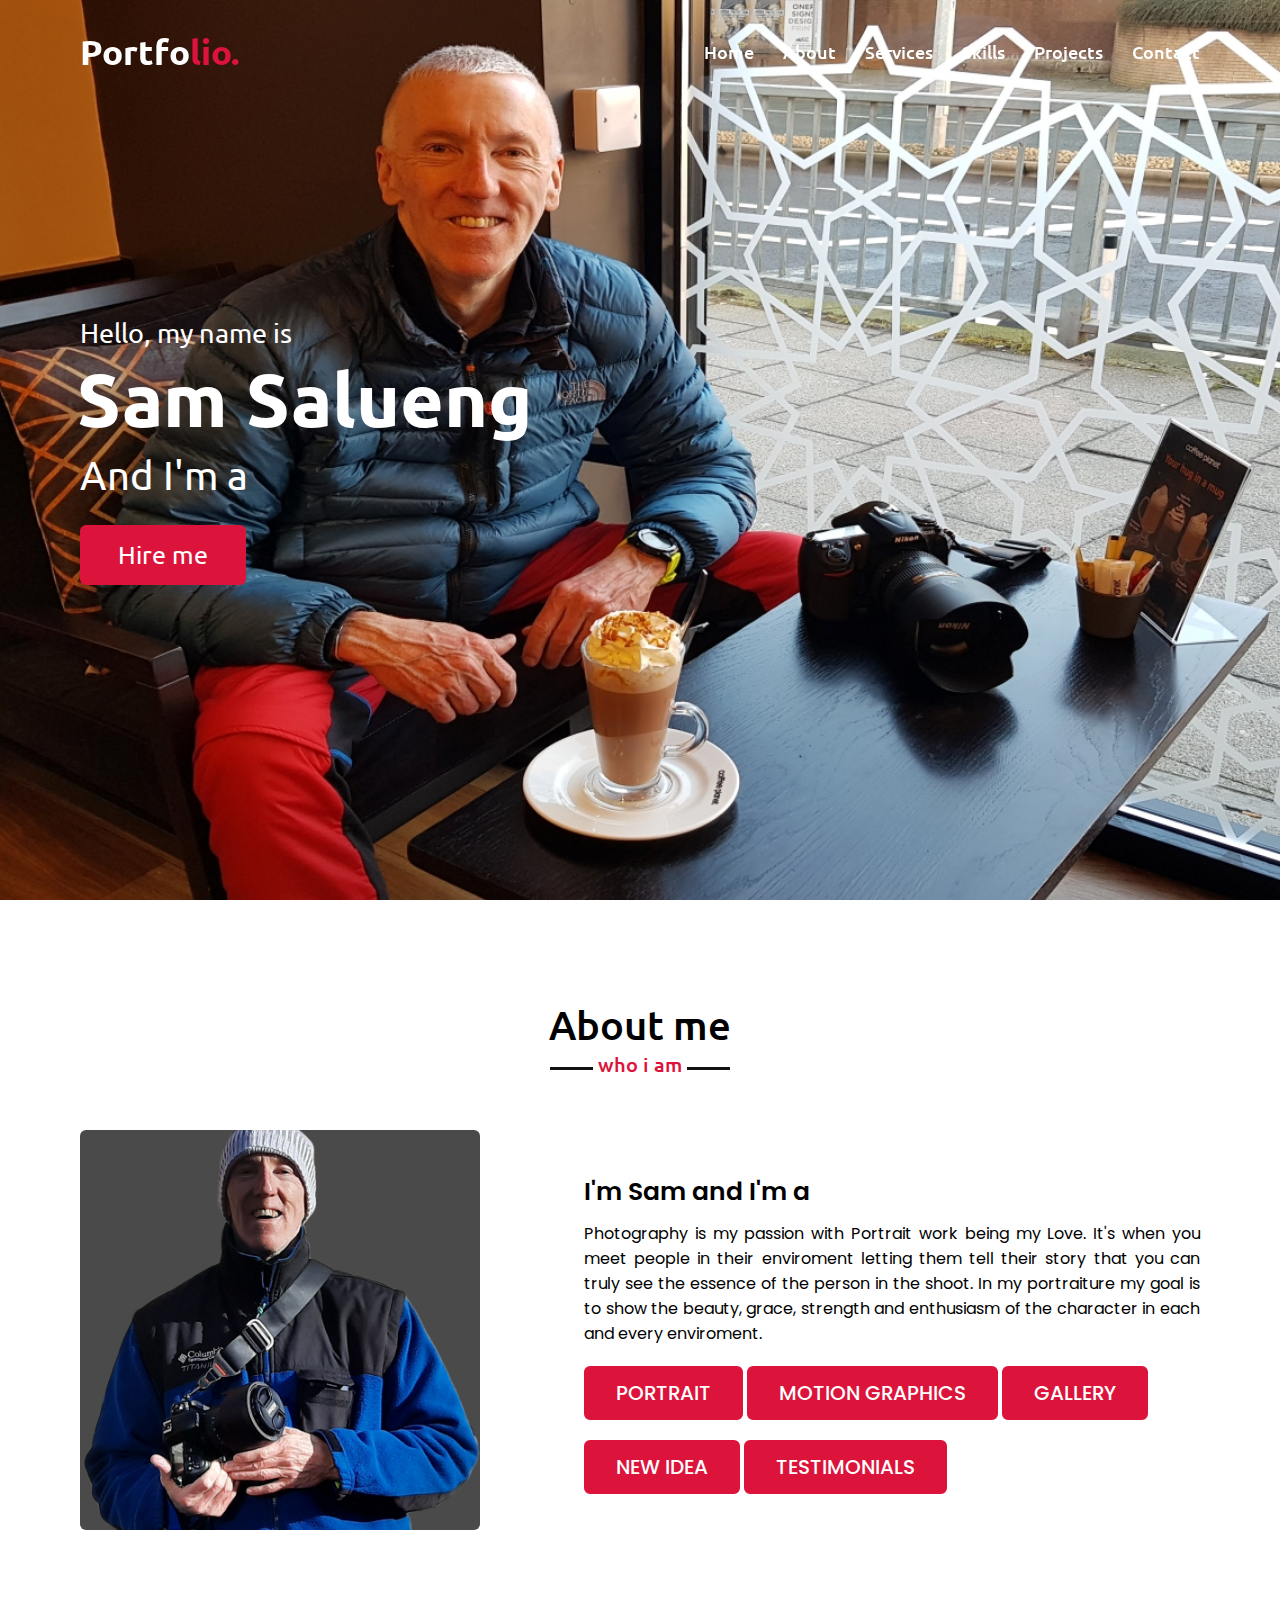
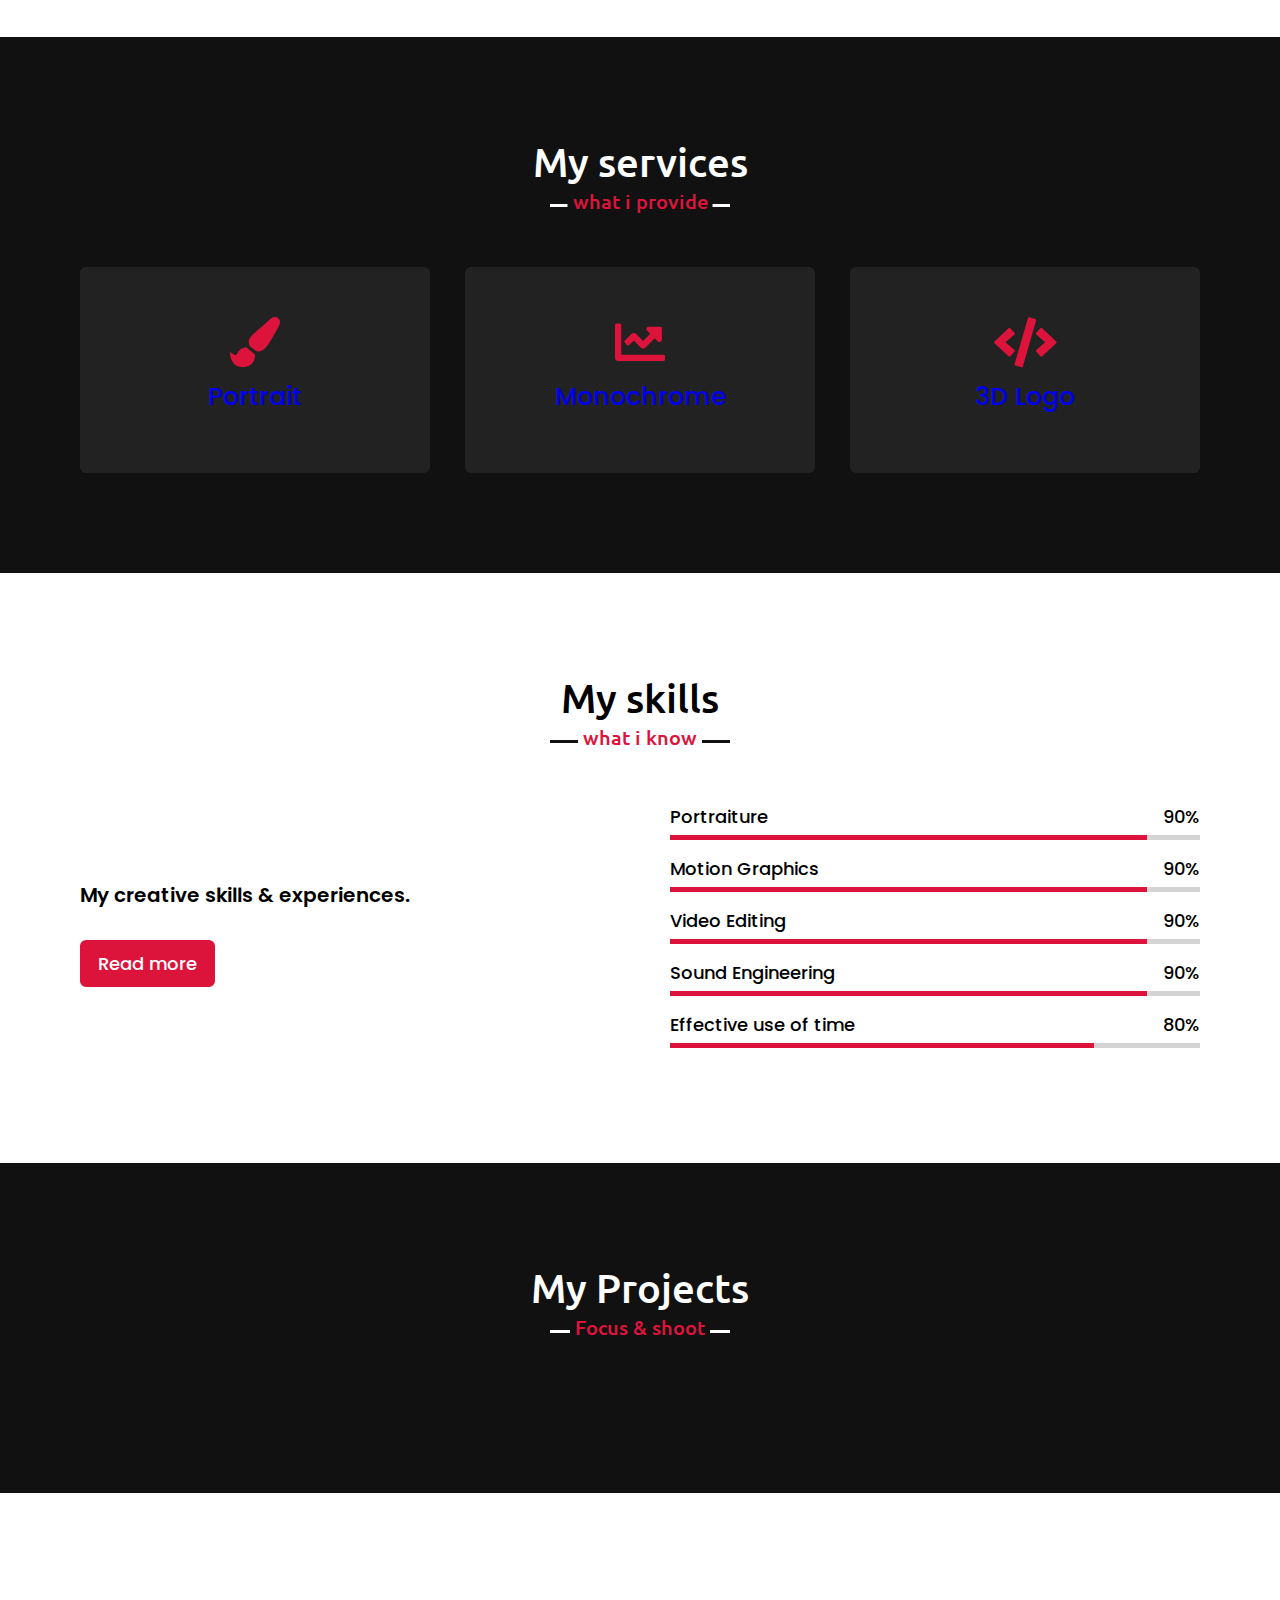
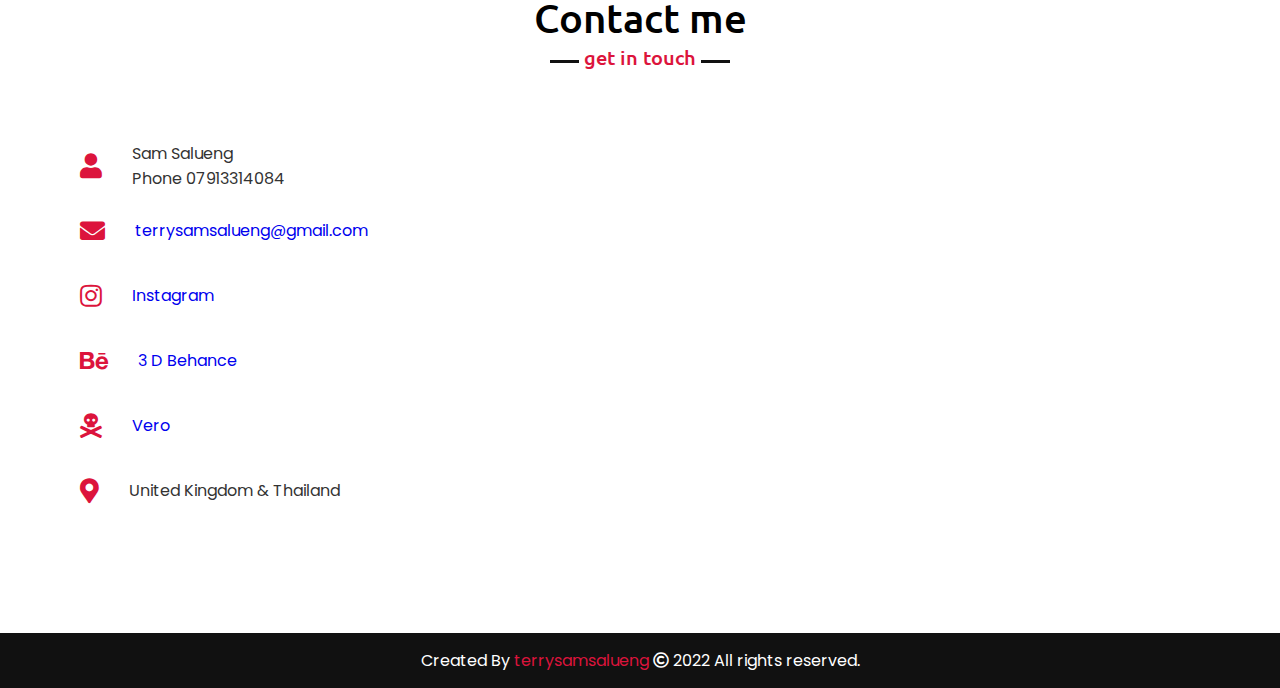
==== index.html @ 67791e04 "full ref to https" ====
<!DOCTYPE html>
<!-- Created By terrysamsalueng -->
<html lang="en">
<head>
    <meta charset="UTF-8">
    <meta name="viewport" content="width=device-width, initial-scale=1.0">
    <title>Terry Sam Salueng Photographer</title>
    <link rel="icon" type="image/x-icon" href="images/favicon.png">
    <link rel="stylesheet" href="style.css">
    <link rel="stylesheet" href="https://cdnjs.cloudflare.com/ajax/libs/font-awesome/5.15.3/css/all.min.css"/>
    <script src="https://code.jquery.com/jquery-3.5.1.min.js"></script>
    <script src="https://cdnjs.cloudflare.com/ajax/libs/typed.js/2.0.11/typed.min.js"></script>
    <script src="https://cdnjs.cloudflare.com/ajax/libs/waypoints/4.0.1/jquery.waypoints.min.js"></script>
    <script src="https://cdnjs.cloudflare.com/ajax/libs/OwlCarousel2/2.3.4/owl.carousel.min.js"></script>
    <link rel="stylesheet" href="https://cdnjs.cloudflare.com/ajax/libs/OwlCarousel2/2.3.4/assets/owl.carousel.min.css"/>

</head>
<body>
    <div class="scroll-up-btn">
        <i class="fas fa-angle-up"></i>
    </div>
    <nav class="navbar">
        <div class="max-width">
            <div class="logo"><a href="#">Portfo<span>lio.</span></a></div>
            <ul class="menu">
                <li><a href="#home" class="menu-btn">Home</a></li>
                <li><a href="#about" class="menu-btn">About</a></li>
                <li><a href="#services" class="menu-btn">Services</a></li>
                <li><a href="#skills" class="menu-btn">Skills</a></li>
                <li><a href="#teams" class="menu-btn">Projects</a></li>
                <li><a href="#contact" class="menu-btn">Contact</a></li>
            </ul>
            <div class="menu-btn">
                <i class="fas fa-bars"></i>
            </div>
        </div>
    </nav>

    <!-- home section start -->
    <section class="home" id="home">
        <div class="max-width">
            <div class="home-content">
                <div class="text-1">Hello, my name is</div>
                <div class="text-2">Sam Salueng</div>
                <div class="text-3">And I'm a <span class="typing"></span></div>
                <a href="#contact">Hire me</a>
            </div>
        </div>
    </section>

    <!-- about section start -->
    <section class="about" id="about">
        <div class="max-width">
            <h2 class="title">About me</h2>
            <div class="about-content">
                <div class="column left">
                    <img src="images/about1.png" alt="">
                </div>
                <div class="column right">
                    <div class="text">I'm Sam and I'm a <span class="typing-2"></span></div>
                    <p>Photography is my passion with Portrait work being my Love. It's when you meet people in their enviroment letting them
                    tell their story that you can truly see the essence of the person in the shoot. In my portraiture my goal is to show the
                    beauty, grace, strength and enthusiasm of the character in each and every enviroment.</p>
                    <a href="https://www.behance.net/gallery/134206165/Portrait" target="_blank" rel="noopener noreferrer">PORTRAIT</a>
                    <a href="https://www.behance.net/gallery/164626959/Motion-Graphics" target="_blank" rel="noopener noreferrer">MOTION GRAPHICS</a>
                    <a href="https://www.samsaluenggallery.netlify.app" target="_blank" rel="noopener noreferrer">GALLERY</a>
                    <a href="https://portrait.gq/"target="_blank" rel="noopener noreferrer">NEW IDEA</a>
                    <a href="https://www.behance.net/gallery/142554011/Testimonials"target="_blank"rel="noopener noreferrer">TESTIMONIALS</a>
                    
                    

                </div>
            </div>
        </div>
    </section>

    <!-- services section start -->
    <section class="services" id="services">
        <div class="max-width">
            <h2 class="title">My services</h2>
            <div class="serv-content">
                <div class="card">
                    <div class="box">
                        <i class="fas fa-paint-brush"></i>
                        <div class="text"><a href="model.html">Portrait</a></div>
                        <!-- <p>Lorem ipsum dolor sit amet consectetur, adipisicing elit. Rem quia sunt, quasi quo illo enim.</p> -->
                    </div>
                </div>
                <div class="card">
                    <div class="box">
                        <i class="fas fa-chart-line"></i>
                        <div class="text"><a href="monochrome.html">Monochrome</a></div>
                        <!-- <p>Lorem ipsum dolor sit amet consectetur, adipisicing elit. Rem quia sunt, quasi quo illo enim.</p> -->
                    </div>
                </div>
                <div class="card">
                    
                    <div class="box">
                        <i class="fas fa-code"></i>
                    <div class="text"><a href="3dlogo.html">3D Logo</a></div>
                        
                        <!-- <p>Lorem ipsum dolor sit amet consectetur, adipisicing elit. Rem quia sunt, quasi quo illo enim.</p> -->
                    </div>
                </div>
               </div>
            </div>
        </div>
    </section>

    <!-- skills section start -->
    <section class="skills" id="skills">
        <div class="max-width">
            <h2 class="title">My skills</h2>
            <div class="skills-content">
                <div class="column left">
                    <div class="text">My creative skills & experiences.</div>
                    <!-- <p>I started my journey into Photography in 1981 in Sydney Australia. I purchased a Canon new F1 camera and learnt my craft with this Camera for 15 years eventually selling it in Darwin Northern Australia before the next chapter which was going to live in Thailand. In Australia I did mainly portrait and commercial work moving to Thailand was where the Music production came in where I worked and played with numerous Thai bands for the 6 years that I lived there.<br>I moved back to the UK in 2002 where I learnt Music production using Daw's such as Cubase, Nuendo, Wavelab, Ableton live and Sound forge.This then led me into Video Editing where I now use Davinci Resolve along with Premiere Pro, After Effects and Audition.<br>Now I have regained my Love for Photography once again and feel the circle is now complete, this chapter of my life is like a whole new beginning and I am excited with the challenge moving forward.</p> -->
                    <a href="readmore.html">Read more</a>
                </div>
                <div class="column right">
                    <div class="bars">
                        <div class="info">
                            <span>Portraiture</span>
                            <span>90%</span>
                        </div>
                        <div class="line html"></div>
                    </div>
                    <div class="bars">
                        <div class="info">
                            <span>Motion Graphics</span>
                            <span>90%</span>
                        </div>
                        <div class="line css"></div>
                    </div>
                    <div class="bars">
                        <div class="info">
                            <span>Video Editing</span>
                            <span>90%</span>
                        </div>
                        <div class="line js"></div>
                    </div>
                    <div class="bars">
                        <div class="info">
                            <span>Sound Engineering</span>
                            <span>90%</span>
                        </div>
                        <div class="line php"></div>
                    </div>
                    <div class="bars">
                        <div class="info">
                            <span>Effective use of time</span>
                            <span>80%</span>
                        </div>
                        <div class="line mysql"></div>
                    </div>
                </div>
            </div>
        </div>
    </section>

    <!-- teams section start -->
    <section class="teams" id="teams">
        <div class="max-width">
            <h2 class="title">My Projects</h2>
            <div class="carousel owl-carousel">
                <div class="card">
                    <div class="box">
                        <img src="images/DSC_7745 2.jpg" alt="">
                        <div class="text">Portrait</div>
                        <!-- <p>Lorem ipsum dolor sit amet consectetur adipisicing elit.</p> -->
                    </div>
                </div>
                <div class="card">
                    <div class="box">
                        <img src="images/20220102114903-13320906.jpg" alt="">
                        <div class="text">Monochrome</div>
                        <!-- <p>Lorem ipsum dolor sit amet consectetur adipisicing elit.</p> -->
                    </div>
                </div>
                <div class="card">
                    <div class="box">
                        <img src="images/DSC_7720.jpg" alt="">
                        <div class="text">Monochrome</div>
                        <!-- <p>Lorem ipsum dolor sit amet consectetur adipisicing elit.</p> -->
                    </div>
                </div>
                <div class="card">
                    <div class="box">
                        <img src="images/DSC_9640 1.jpg" alt="">
                        <div class="text">Portrait</div>
                        <!-- <p>Lorem ipsum dolor sit amet consectetur adipisicing elit.</p> -->
                    </div>
                </div>
                <div class="card">
                    <div class="box">
                        <img src="images/DSC_7763_2.jpg" alt="">
                        <div class="text">Monochrome</div>
                        <!-- <p>Lorem ipsum dolor sit amet consectetur adipisicing elit.</p> -->
                    </div>
                </div>
            </div>
        </div>
    </section>

    <!-- contact section start -->
    <section class="contact" id="contact">
        <div class="max-width">
            <h2 class="title">Contact me</h2>
            <div class="contact-content">
                <div class="column left">
                    <!-- <div class="text">Get in Touch</div> -->
                    <!-- <p>Lorem, ipsum dolor sit amet consectetur adipisicing elit. Dignissimos harum corporis fuga corrupti. Doloribus quis soluta nesciunt veritatis vitae nobis?</p> -->
                    <div class="icons">
                        <div class="row">
                            <i class="fas fa-user"></i>
                            <div class="info">
                                <div class="head"></div>
                                <div class="sub-title">Sam Salueng <br>Phone 07913314084</div>
                            </div>
                        </div>
                        <div class="row">
                            <i class="fas fa-envelope"></i>
                            <div class="info">
                                <div class="head"></div>
                                <a href="mailto:terrysamsalueng@gmail.com">terrysamsalueng@gmail.com</a>
                                <!-- <div class="sub-title">samsalueng@samsalueng.gq</div> -->
                            </div>
                        </div>
                        <div class="row">
                            <i class="fab fa-instagram"></i>
                            <div class="info">
                        
                                <div class="head"></div>
                                <a href="https://www.instagram.com/sam.salueng/" target="_blank" rel="noopener noreferrer">Instagram</a>
                                <div class="sub-title"></div>
                            </div>
                        </div>
                        <div class="row">
                            <i class="fab fa-behance"></i>
                            <div class="info">
                        
                                <div class="head"></div>
                                <a href="https://www.behance.net/gallery/138928911/3-D-Logo?tracking_source=project_owner_other_projects" target="_blank" rel="noopener noreferrer">3 D Behance</a>
                                <div class="sub-title"></div>
                            </div>
                        </div>
                        <div class="row">
                            <i class="fa fa-skull-crossbones"></i>
                            <div class="info">
                        
                                <div class="head"></div>
                                <a href="https://vero.co/samsalueng" target="_blank" rel="noopener noreferrer">Vero</a>
                                <div class="sub-title"></div>
                            </div>
                        </div>
                         <div class="row">
                            <i class="fas fa-map-marker-alt"></i>
                            <div class="info">
                        
                                <div class="head"></div>
                                <div class="sub-title">United Kingdom & Thailand</div>
                            </div>
                        </div>
                    </div>
                </div>
                
                </div>
            </div>
        </div>
    </section>

    <!-- footer section start -->
    <footer>
        <span>Created By <a href="https://www.behance.net/samsalueng/projects"target="_blank" rel="noopener noreferrer">terrysamsalueng</a>  <span class="far fa-copyright"></span> 2022 All rights reserved.</span>
    </footer>

    <script src="script.js"></script>
</body>
</html>
---- style.css ----
/*  import google fonts */
@import url('https://fonts.googleapis.com/css2?family=Poppins:wght@400;500;600;700&family=Ubuntu:wght@400;500;700&display=swap');

*{
    margin: 0;
    padding: 0;
    box-sizing: border-box;
    text-decoration: none;
}
html{
    scroll-behavior: smooth;
}

/* custom scroll bar */
::-webkit-scrollbar {
    width: 10px;
}
::-webkit-scrollbar-track {
    background: #f1f1f1;
}
::-webkit-scrollbar-thumb {
    background: #888;
}

::-webkit-scrollbar-thumb:hover {
    background: #555;
}

/* all similar content styling codes */
section{
    padding: 100px 0;
}
.max-width{
    max-width: 1300px;
    padding: 0 80px;
    margin: auto;
}
.about, .services, .skills, .teams, .contact, footer{
    font-family: 'Poppins', sans-serif;
}
.about .about-content,
.services .serv-content,
.skills .skills-content,
.contact .contact-content{
    display: flex;
    flex-wrap: wrap;
    align-items: center;
    justify-content: space-between;
}
section .title{
    position: relative;
    text-align: center;
    font-size: 40px;
    font-weight: 500;
    margin-bottom: 60px;
    padding-bottom: 20px;
    font-family: 'Ubuntu', sans-serif;
}
section .title::before{
    content: "";
    position: absolute;
    bottom: 0px;
    left: 50%;
    width: 180px;
    height: 3px;
    background: #111;
    transform: translateX(-50%);
}
section .title::after{
    position: absolute;
    bottom: -8px;
    left: 50%;
    font-size: 20px;
    color: crimson;
    padding: 0 5px;
    background: #fff;
    transform: translateX(-50%);
}

/* navbar styling */
.navbar{
    position: fixed;
    width: 100%;
    z-index: 999;
    padding: 30px 0;
    font-family: 'Ubuntu', sans-serif;
    transition: all 0.3s ease;
}
.navbar.sticky{
    padding: 15px 0;
    background: crimson;
}
.navbar .max-width{
    display: flex;
    align-items: center;
    justify-content: space-between;
}
.navbar .logo a{
    color: #fff;
    font-size: 35px;
    font-weight: 600;
}
.navbar .logo a span{
    color: crimson;
    transition: all 0.3s ease;
}
.navbar.sticky .logo a span{
    color: #fff;
}
.navbar .menu li{
    list-style: none;
    display: inline-block;
}
.navbar .menu li a{
    display: block;
    color: #fff;
    font-size: 18px;
    font-weight: 500;
    margin-left: 25px;
    transition: color 0.3s ease;
}
.navbar .menu li a:hover{
    color: crimson;
}
.navbar.sticky .menu li a:hover{
    color: #fff;
}

/* menu btn styling */
.menu-btn{
    color: #fff;
    font-size: 23px;
    cursor: pointer;
    display: none;
}
.scroll-up-btn{
    position: fixed;
    height: 45px;
    width: 42px;
    background: crimson;
    right: 30px;
    bottom: 10px;
    text-align: center;
    line-height: 45px;
    color: #fff;
    z-index: 9999;
    font-size: 30px;
    border-radius: 6px;
    border-bottom-width: 2px;
    cursor: pointer;
    opacity: 0;
    pointer-events: none;
    transition: all 0.3s ease;
}
.scroll-up-btn.show{
    bottom: 30px;
    opacity: 1;
    pointer-events: auto;
}
.scroll-up-btn:hover{
    filter: brightness(90%);
}


/* home section styling */
.home{
    display: flex;
    background: url("images/20220117_135735.jpg") no-repeat center;
    height: 100vh;
    color: #fff;
    min-height: 500px;
    background-size: cover;
    background-attachment: fixed;
    font-family: 'Ubuntu', sans-serif;
}
.home .max-width{
  width: 100%;
  display: flex;
}
.home .max-width .row{
  margin-right: 0;
}
.home .home-content .text-1{
    font-size: 27px;
}
.home .home-content .text-2{
    font-size: 75px;
    font-weight: 600;
    margin-left: -3px;
}
.home .home-content .text-3{
    font-size: 40px;
    margin: 5px 0;
}
.home .home-content .text-3 span{
    color: crimson;
    font-weight: 500;
}
.home .home-content a{
    display: inline-block;
    background: crimson;
    color: #fff;
    font-size: 25px;
    padding: 12px 36px;
    margin-top: 20px;
    font-weight: 400;
    border-radius: 6px;
    border: 2px solid crimson;
    transition: all 0.3s ease;
}
.home .home-content a:hover{
    color: crimson;
    background: none;
}

/* about section styling */
.about .title::after{
    content: "who i am";
}
.about .about-content .left{
    width: 45%;
}
.about .about-content .left img{
    height: 400px;
    width: 400px;
    object-fit: cover;
    border-radius: 6px;
}
.about .about-content .right{
    width: 55%;
}
.about .about-content .right .text{
    font-size: 25px;
    font-weight: 600;
    margin-bottom: 10px;
}
.about .about-content .right .text span{
    color: crimson;
}
.about .about-content .right p{
    text-align: justify;
}
.about .about-content .right a{
    display: inline-block;
    background: crimson;
    color: #fff;
    font-size: 20px;
    font-weight: 500;
    padding: 10px 30px;
    margin-top: 20px;
    border-radius: 6px;
    border: 2px solid crimson;
    transition: all 0.3s ease;
}
.about .about-content .right a:hover{
    color: crimson;
    background: none;
}

/* services section styling */
.services, .teams{
    color:#fff;
    background: #111;
}
.services .title::before,
.teams .title::before{
    background: #fff;
}
.services .title::after,
.teams .title::after{
    background: #111;
    content: "what i provide";
}
.services .serv-content .card{
    width: calc(33% - 20px);
    background: #222;
    text-align: center;
    border-radius: 6px;
    padding: 50px 25px;
    cursor: pointer;
    transition: all 0.3s ease;
}
.services .serv-content .card:hover{
    background: crimson;
}
.services .serv-content .card .box{
    transition: all 0.3s ease;
}
.services .serv-content .card:hover .box{
    transform: scale(1.05);
}
.services .serv-content .card i{
    font-size: 50px;
    color: crimson;
    transition: color 0.3s ease;
}
.services .serv-content .card:hover i{
    color: #fff;
}
.services .serv-content .card .text{
    font-size: 25px;
    font-weight: 500;
    margin: 10px 0 7px 0;
}

/* skills section styling */

.skills .title::after{
    content: "what i know";
}
.skills .skills-content .column{
    width: calc(50% - 30px);
}
.skills .skills-content .left .text{
    font-size: 20px;
    font-weight: 600;
    margin-bottom: 10px;
}
.skills .skills-content .left p{
    text-align: justify;
}
.skills .skills-content .left a{
    display: inline-block;
    background: crimson;
    color: #fff;
    font-size: 18px;
    font-weight: 500;
    padding: 8px 16px;
    margin-top: 20px;
    border-radius: 6px;
    border: 2px solid crimson;
    transition: all 0.3s ease;
}
.skills .skills-content .left a:hover{
    color: crimson;
    background: none;
}
.skills .skills-content .right .bars{
    margin-bottom: 15px;
}
.skills .skills-content .right .info{
    display: flex;
    margin-bottom: 5px;
    align-items: center;
    justify-content: space-between;
}
.skills .skills-content .right span{
    font-weight: 500;
    font-size: 18px;
}
.skills .skills-content .right .line{
    height: 5px;
    width: 100%;
    background: lightgrey;
    position: relative;
}
.skills .skills-content .right .line::before{
    content: "";
    position: absolute;
    height: 100%;
    left: 0;
    top: 0;
    background: crimson;
}
.skills-content .right .html::before{
    width: 90%;
}
.skills-content .right .css::before{
    width: 90%;
}
.skills-content .right .js::before{
    width: 90%;
}
.skills-content .right .php::before{
    width: 90%;
}
.skills-content .right .mysql::before{
    width: 80%;
}

/* teams section styling */
.teams .title::after{
    content: "Focus & shoot";
}
.teams .carousel .card{
    background: #222;
    border-radius: 6px;
    padding: 25px 35px;
    text-align: center;
    overflow: hidden;
    transition: all 0.3s ease;
}
.teams .carousel .card:hover{
    background: crimson;
}
.teams .carousel .card .box{
    display: flex;
    flex-direction: column;
    align-items: center;
    justify-content: center;
    transition: all 0.3s ease;
}
.teams .carousel .card:hover .box{
    transform: scale(1.05);
}
.teams .carousel .card .text{
    font-size: 25px;
    font-weight: 500;
    margin: 10px 0 7px 0;
}
.teams .carousel .card img{
    height: 150px;
    width: 150px;
    object-fit: cover;
    border-radius: 50%;
    border: 5px solid crimson;
    transition: all 0.3s ease;
}
.teams .carousel .card:hover img{
    border-color: #fff;
}
.owl-dots{
    text-align: center;
    margin-top: 20px;
}
.owl-dot{
    height: 13px;
    width: 13px;
    margin: 0 5px;
    outline: none!important;
    border-radius: 50%;
    border: 2px solid crimson!important;
    transition: all 0.3s ease;
}
.owl-dot.active{
    width: 35px;
    border-radius: 14px;
}
.owl-dot.active,
.owl-dot:hover{
    background: crimson!important;
}

/* contact section styling */
.contact .title::after{
    content: "get in touch";
}
.contact .contact-content .column{
    width: calc(50% - 30px);
}
.contact .contact-content .text{
    font-size: 20px;
    font-weight: 600;
    margin-bottom: 10px;
}
.contact .contact-content .left p{
    text-align: justify;
}
.contact .contact-content .left .icons{
    margin: 10px 0;
}
.contact .contact-content .row{
    display: flex;
    height: 65px;
    align-items: center;
}
.contact .contact-content .row .info{
    margin-left: 30px;
}
.contact .contact-content .row i{
    font-size: 25px;
    color: crimson;
}
.contact .contact-content .info .head{
    font-weight: 500;
}
.contact .contact-content .info .sub-title{
    color: #333;
}
.contact .right form .fields{
    display: flex;
}
.contact .right form .field,
.contact .right form .fields .field{
    height: 45px;
    width: 100%;
    margin-bottom: 15px;
}
.contact .right form .textarea{
    height: 80px;
    width: 100%;
}
.contact .right form .name{
    margin-right: 10px;
}
.contact .right form .field input,
.contact .right form .textarea textarea{
    height: 100%;
    width: 100%;
    border: 1px solid lightgrey;
    border-radius: 6px;
    outline: none;
    padding: 0 15px;
    font-size: 17px;
    font-family: 'Poppins', sans-serif;
    transition: all 0.3s ease;
}
.contact .right form .field input:focus,
.contact .right form .textarea textarea:focus{
    border-color: #b3b3b3;
}
.contact .right form .textarea textarea{
  padding-top: 10px;
  resize: none;
}
.contact .right form .button-area{
  display: flex;
  align-items: center;
}
.right form .button-area button{
  color: #fff;
  display: block;
  width: 160px!important;
  height: 45px;
  outline: none;
  font-size: 18px;
  font-weight: 500;
  border-radius: 6px;
  cursor: pointer;
  flex-wrap: nowrap;
  background: crimson;
  border: 2px solid crimson;
  transition: all 0.3s ease;
}
.right form .button-area button:hover{
  color: crimson;
  background: none;
}
/* footer section styling */
footer{
    background: #111;
    padding: 15px 23px;
    color: #fff;
    text-align: center;
}
footer span a{
    color: crimson;
    text-decoration: none;
}
footer span a:hover{
    text-decoration: underline;
}


/* responsive media query start */
@media (max-width: 1104px) {
    .about .about-content .left img{
        height: 350px;
        width: 350px;
    }
}

@media (max-width: 991px) {
    .max-width{
        padding: 0 50px;
    }
}
@media (max-width: 947px){
    .menu-btn{
        display: block;
        z-index: 999;
    }
    .menu-btn i.active:before{
        content: "\f00d";
    }
    .navbar .menu{
        position: fixed;
        height: 100vh;
        width: 100%;
        left: -100%;
        top: 0;
        background: #111;
        text-align: center;
        padding-top: 80px;
        transition: all 0.3s ease;
    }
    .navbar .menu.active{
        left: 0;
    }
    .navbar .menu li{
        display: block;
    }
    .navbar .menu li a{
        display: inline-block;
        margin: 20px 0;
        font-size: 25px;
    }
    .home .home-content .text-2{
        font-size: 70px;
    }
    .home .home-content .text-3{
        font-size: 35px;
    }
    .home .home-content a{
        font-size: 23px;
        padding: 10px 30px;
    }
    .max-width{
        max-width: 930px;
    }
    .about .about-content .column{
        width: 100%;
    }
    .about .about-content .left{
        display: flex;
        justify-content: center;
        margin: 0 auto 60px;
    }
    .about .about-content .right{
        flex: 100%;
    }
    .services .serv-content .card{
        width: calc(50% - 10px);
        margin-bottom: 20px;
    }
    .skills .skills-content .column,
    .contact .contact-content .column{
        width: 100%;
        margin-bottom: 35px;
    }
}

@media (max-width: 690px) {
    .max-width{
        padding: 0 23px;
    }
    .home .home-content .text-2{
        font-size: 60px;
    }
    .home .home-content .text-3{
        font-size: 32px;
    }
    .home .home-content a{
        font-size: 20px;
    }
    .services .serv-content .card{
        width: 100%;
    }
}

@media (max-width: 500px) {
    .home .home-content .text-2{
        font-size: 50px;
    }
    .home .home-content .text-3{
        font-size: 27px;
    }
    .about .about-content .right .text,
    .skills .skills-content .left .text{
        font-size: 19px;
    }
    .contact .right form .fields{
        flex-direction: column;
    }
    .contact .right form .name,
    .contact .right form .email{
        margin: 0;
    }
    .right form .error-box{
       width: 150px;
    }
    .scroll-up-btn{
        right: 15px;
        bottom: 15px;
        height: 38px;
        width: 35px;
        font-size: 23px;
        line-height: 38px;
    }
}
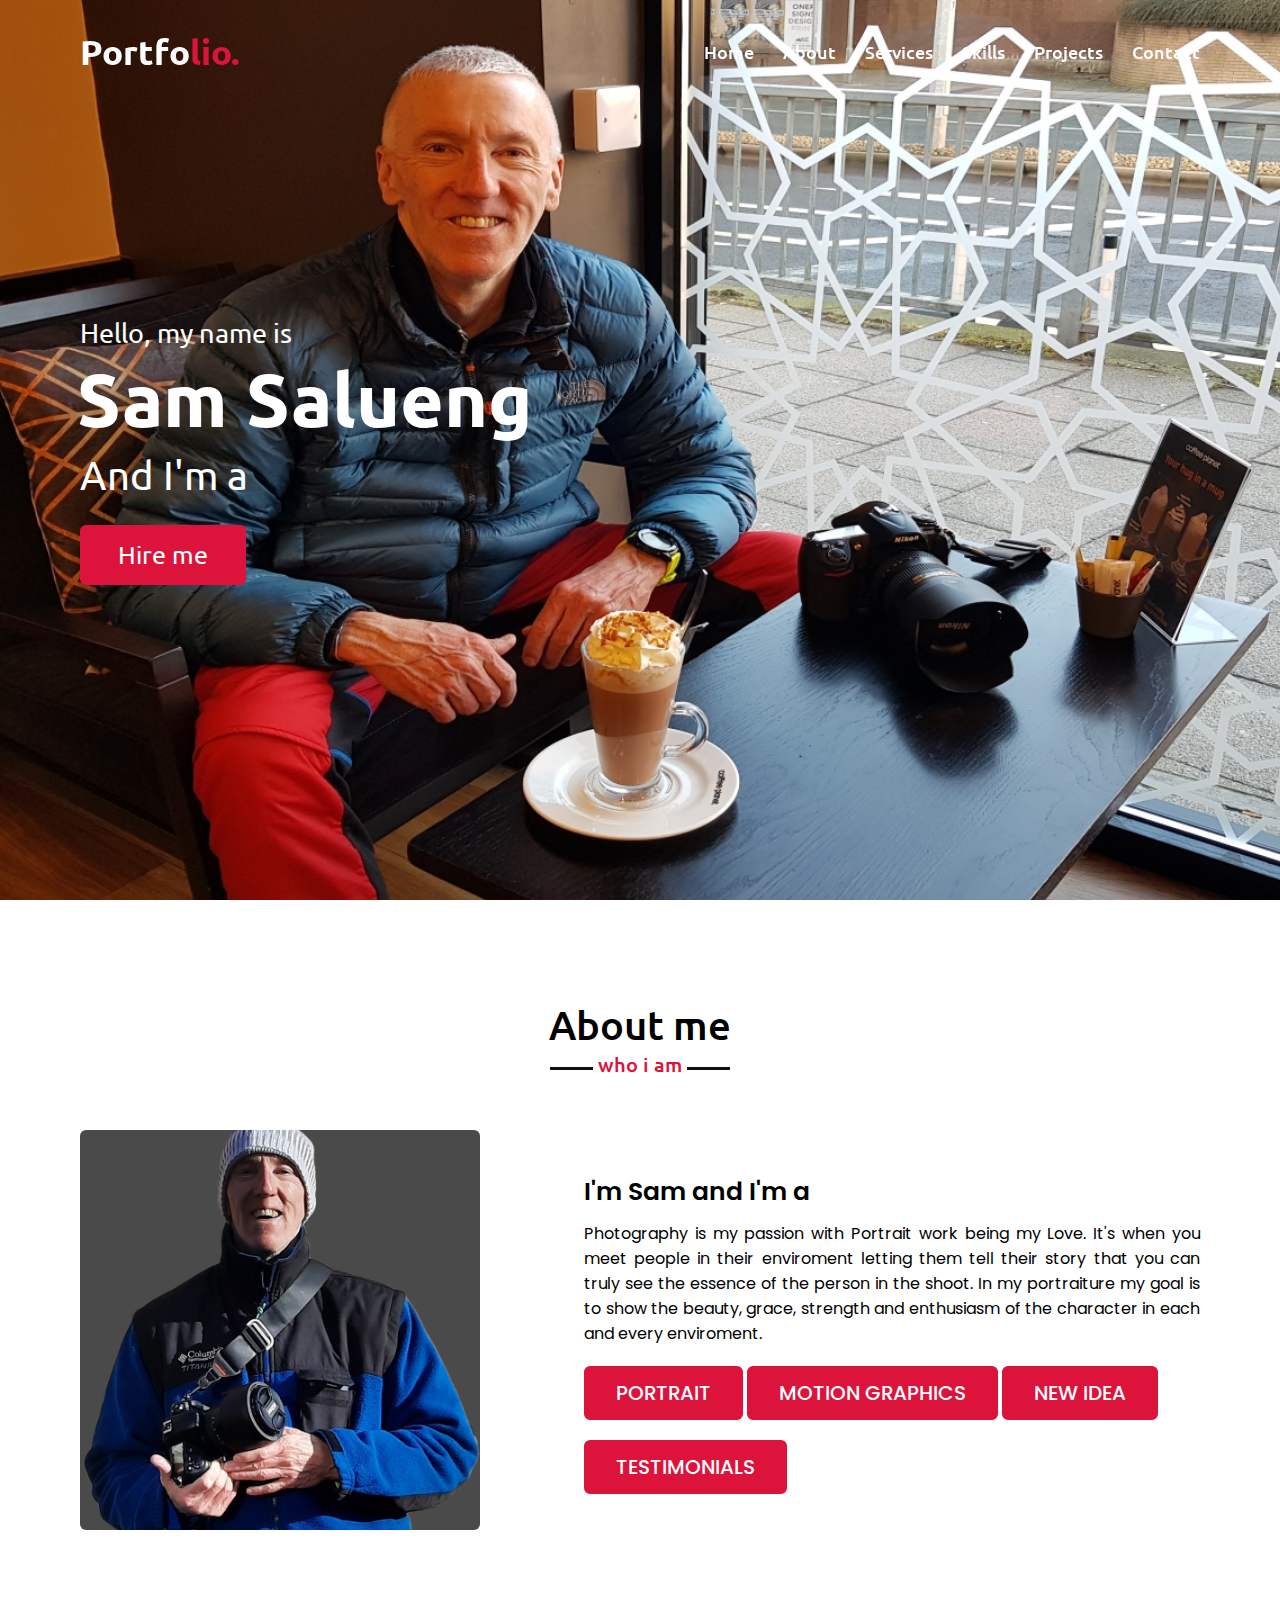
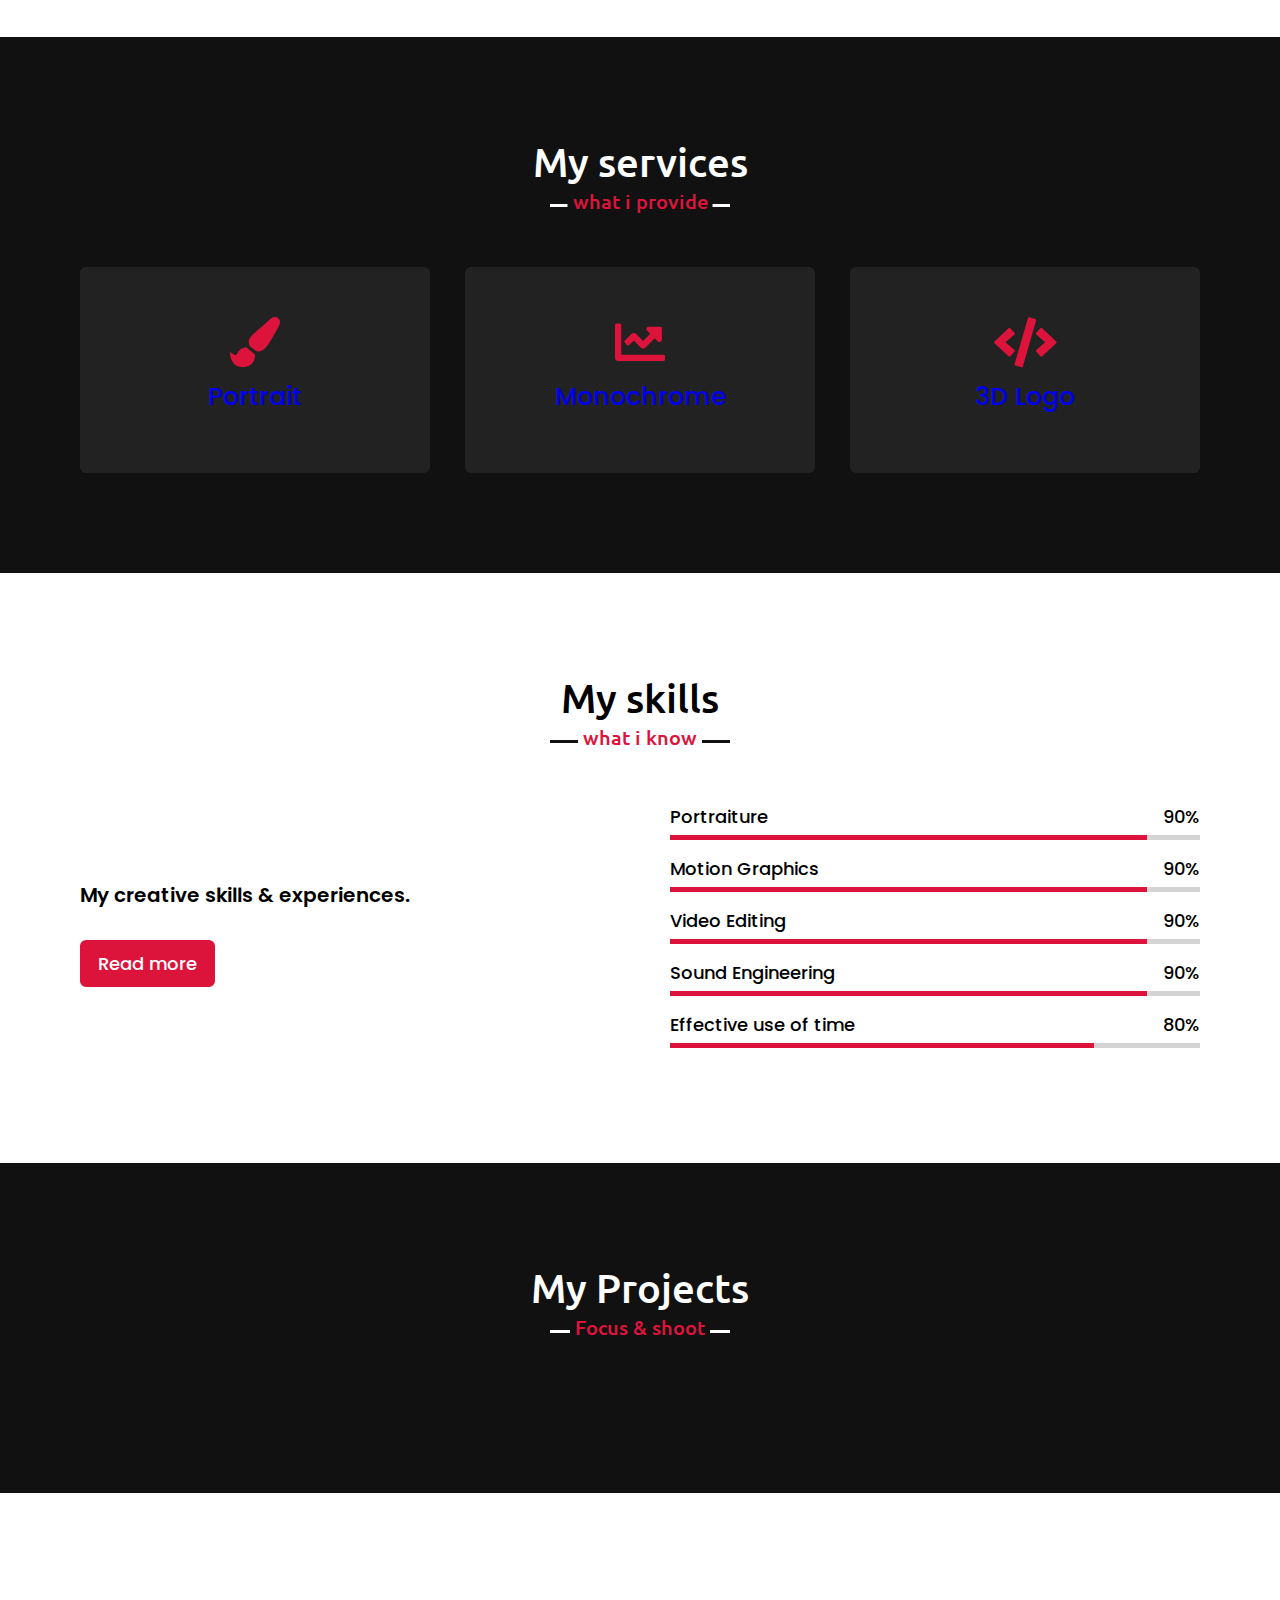
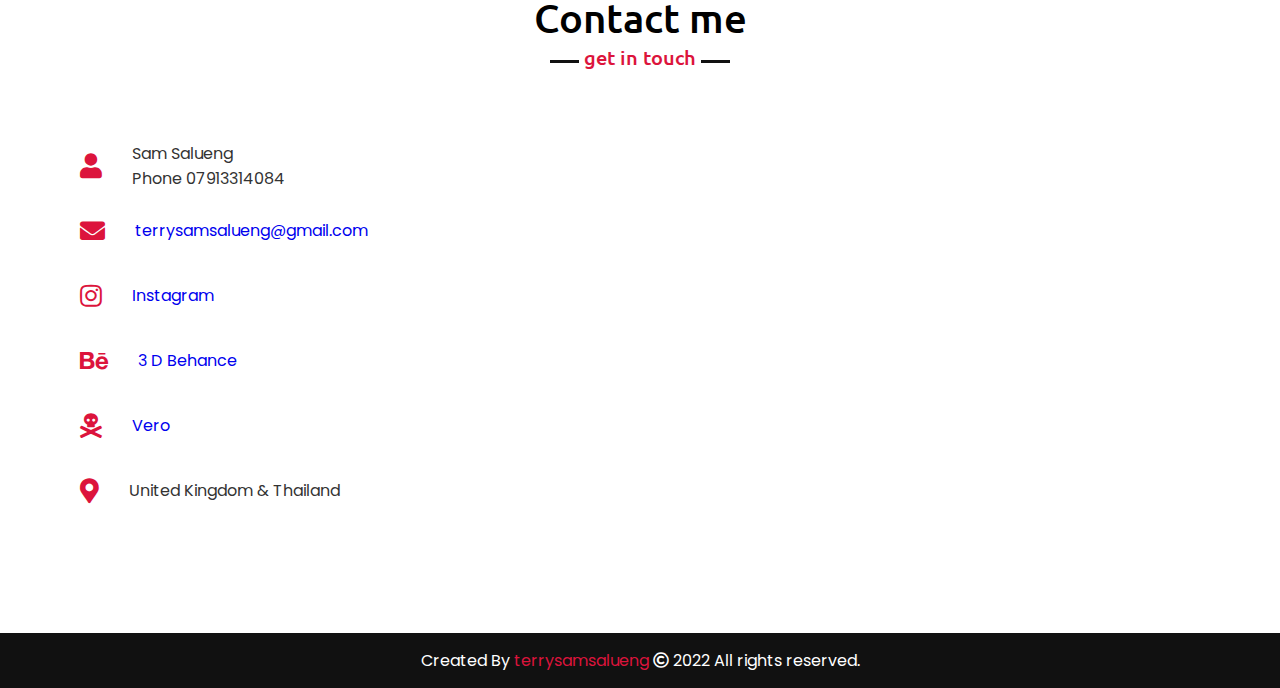
==== commit 9f3f3340: "arked up Gallery" ====
--- a/index.html
+++ b/index.html
@@ -63,7 +63,7 @@
                     beauty, grace, strength and enthusiasm of the character in each and every enviroment.</p>
                     <a href="https://www.behance.net/gallery/134206165/Portrait" target="_blank" rel="noopener noreferrer">PORTRAIT</a>
                     <a href="https://www.behance.net/gallery/164626959/Motion-Graphics" target="_blank" rel="noopener noreferrer">MOTION GRAPHICS</a>
-                    <a href="https://www.samsaluenggallery.netlify.app" target="_blank" rel="noopener noreferrer">GALLERY</a>
+                    <!-- <a href="https://www.samgallery.gq" target="_blank" rel="noopener noreferrer">GALLERY</a> -->
                     <a href="https://portrait.gq/"target="_blank" rel="noopener noreferrer">NEW IDEA</a>
                     <a href="https://www.behance.net/gallery/142554011/Testimonials"target="_blank"rel="noopener noreferrer">TESTIMONIALS</a>
                     
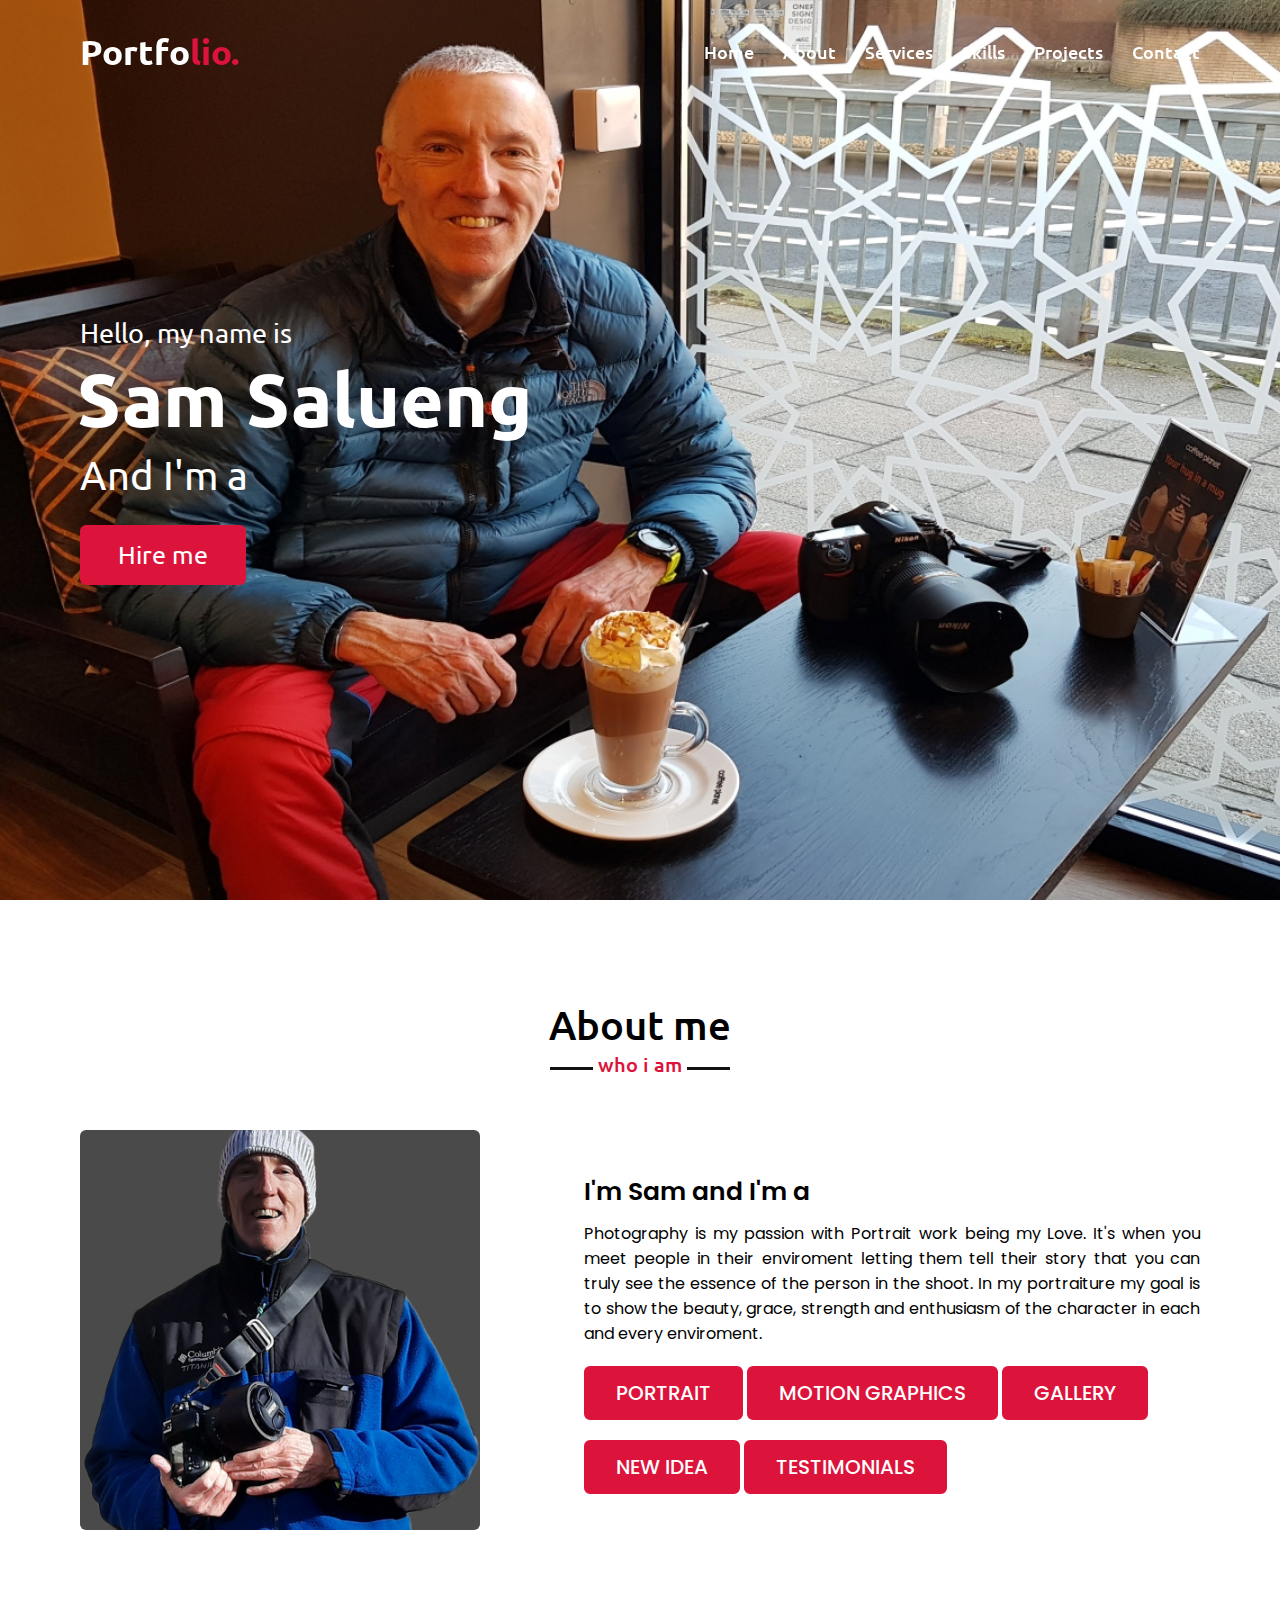
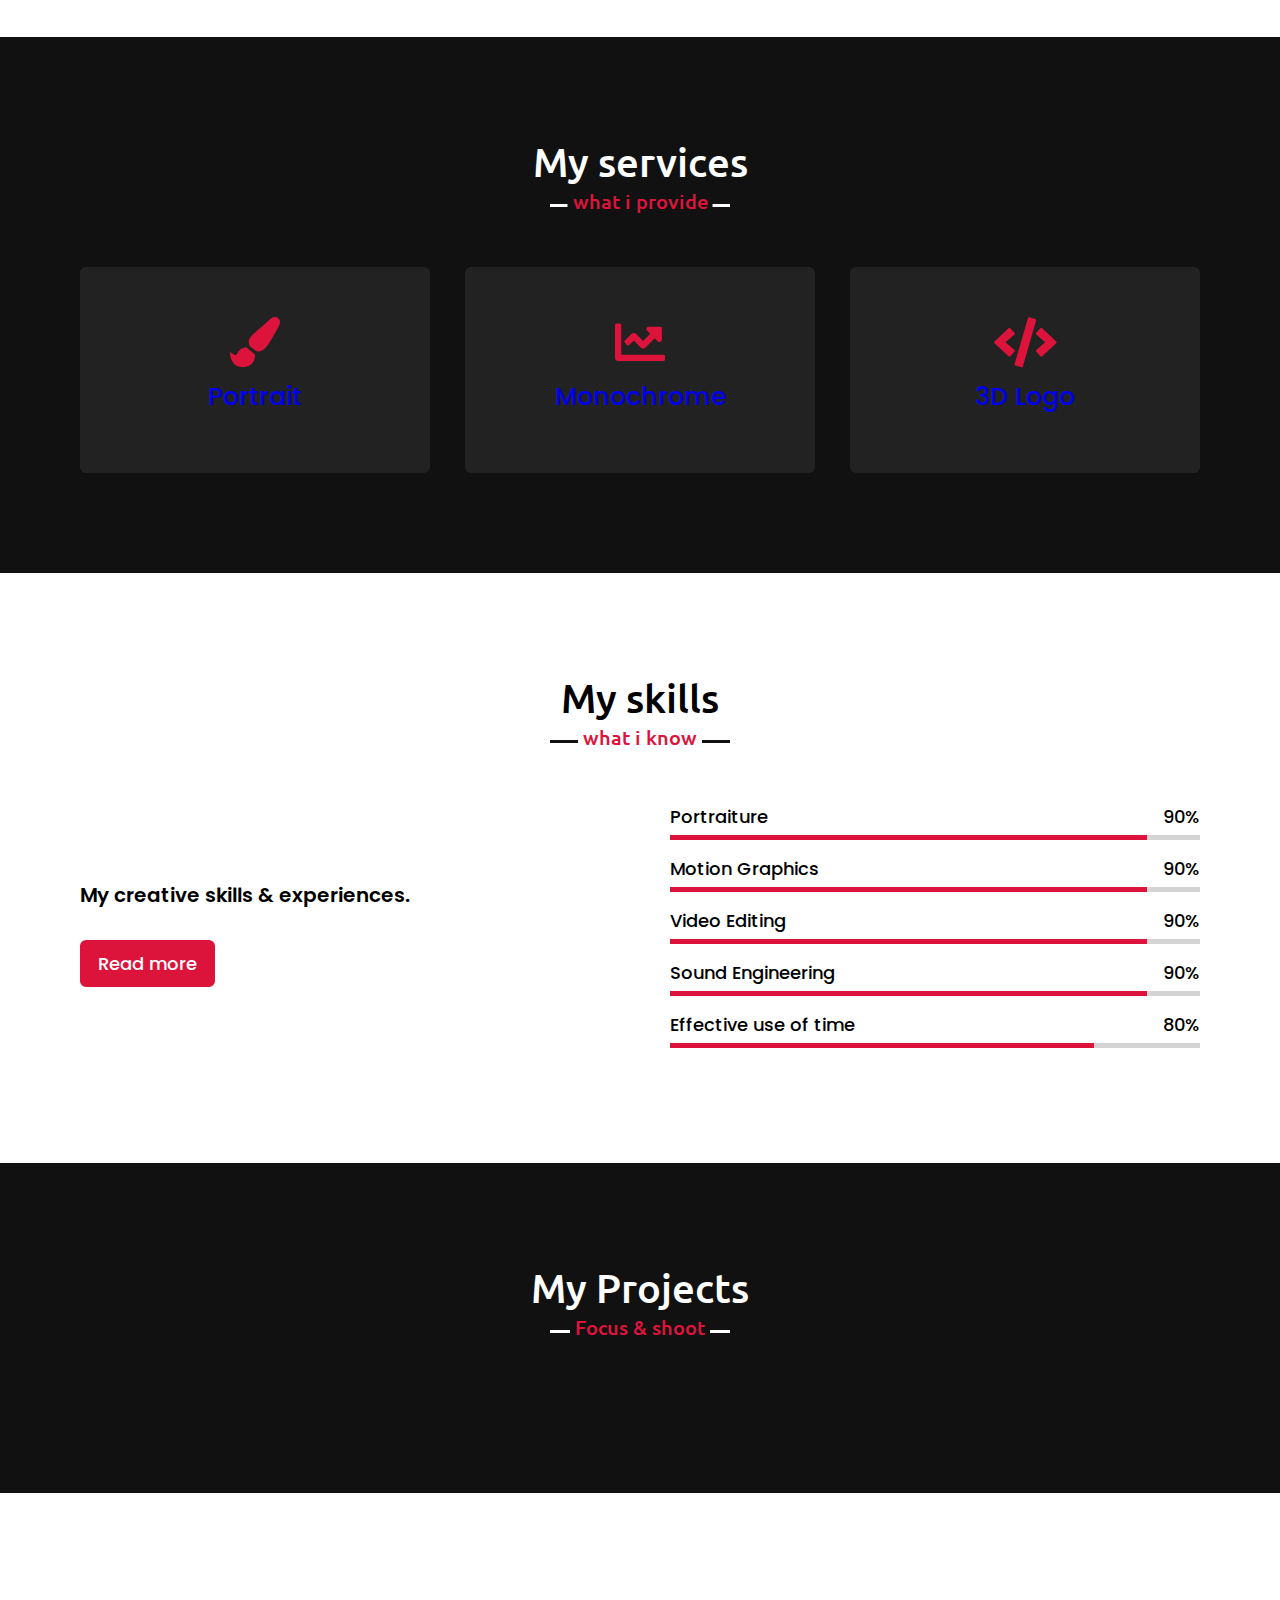
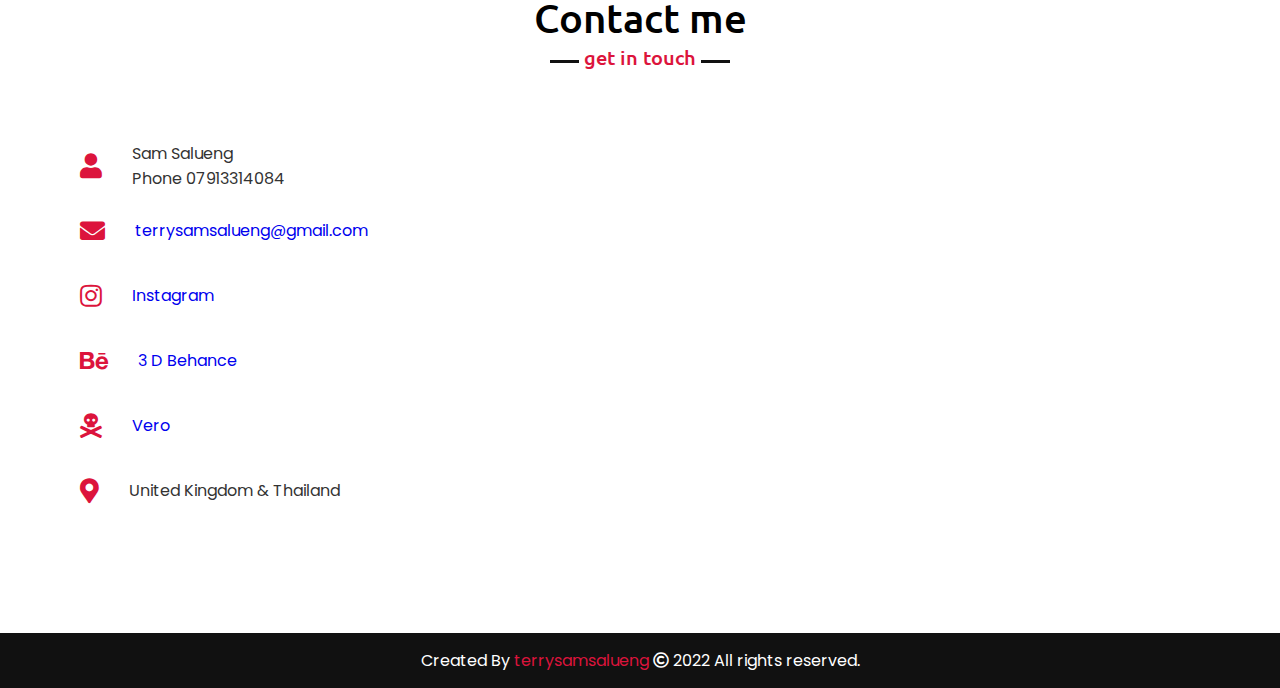
==== commit 7551b948: "Set up the proper cert now" ====
--- a/index.html
+++ b/index.html
@@ -63,7 +63,7 @@
                     beauty, grace, strength and enthusiasm of the character in each and every enviroment.</p>
                     <a href="https://www.behance.net/gallery/134206165/Portrait" target="_blank" rel="noopener noreferrer">PORTRAIT</a>
                     <a href="https://www.behance.net/gallery/164626959/Motion-Graphics" target="_blank" rel="noopener noreferrer">MOTION GRAPHICS</a>
-                    <!-- <a href="https://www.samgallery.gq" target="_blank" rel="noopener noreferrer">GALLERY</a> -->
+                    <a href="https://samsaluenggallery.netlify.app" target="_blank" rel="noopener noreferrer">GALLERY</a>
                     <a href="https://portrait.gq/"target="_blank" rel="noopener noreferrer">NEW IDEA</a>
                     <a href="https://www.behance.net/gallery/142554011/Testimonials"target="_blank"rel="noopener noreferrer">TESTIMONIALS</a>
                     
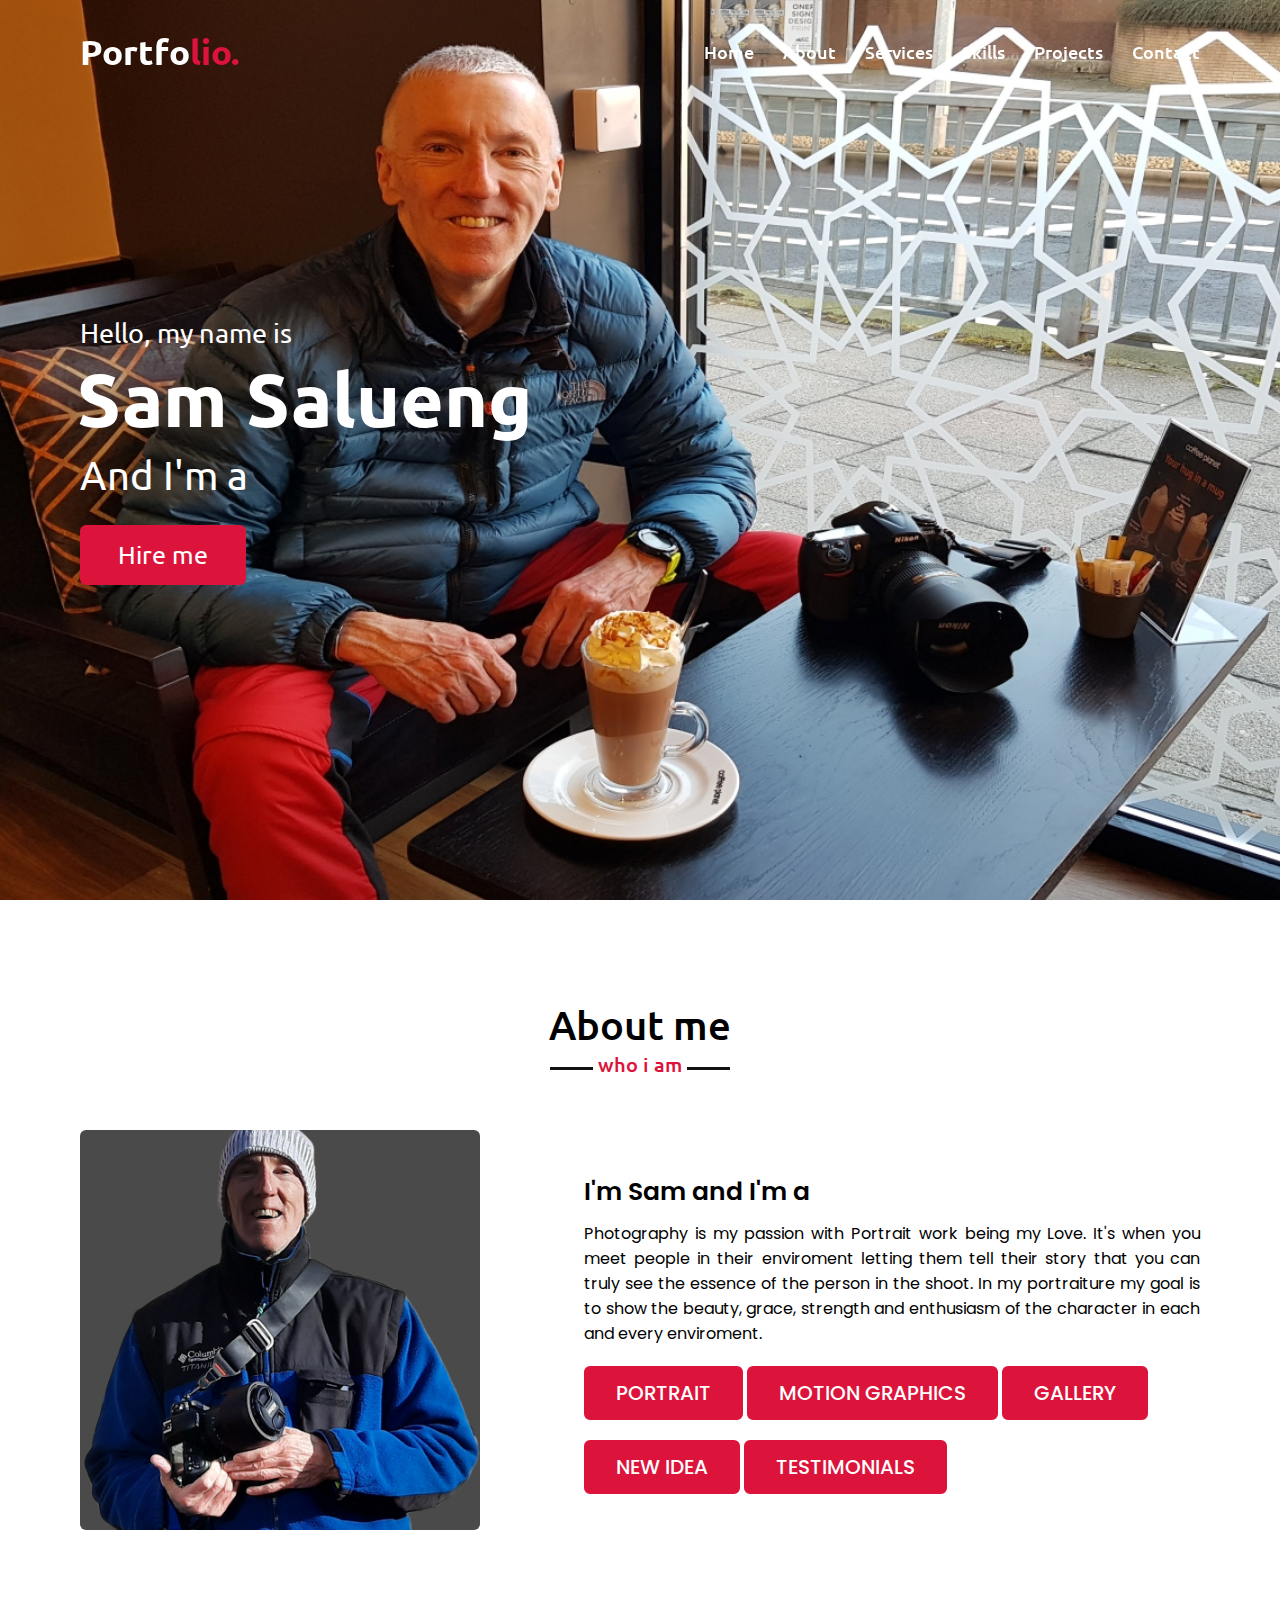
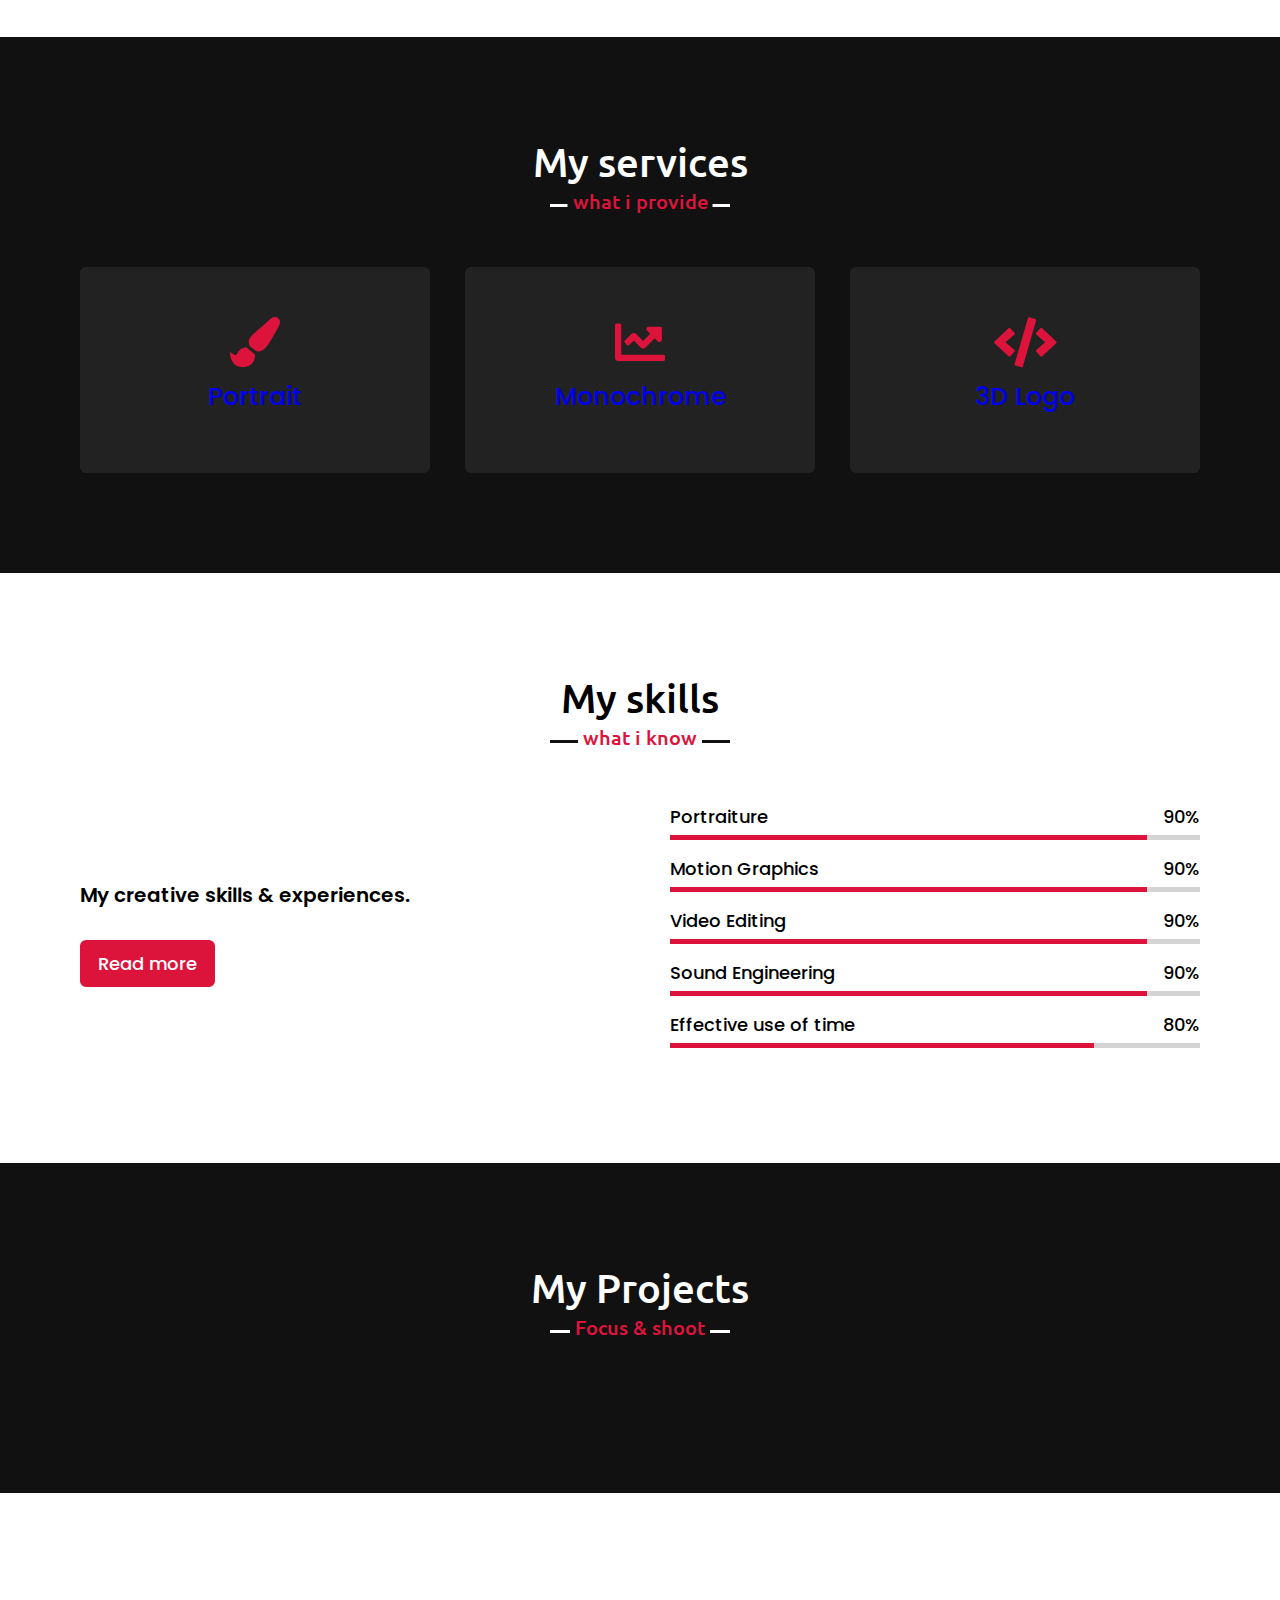
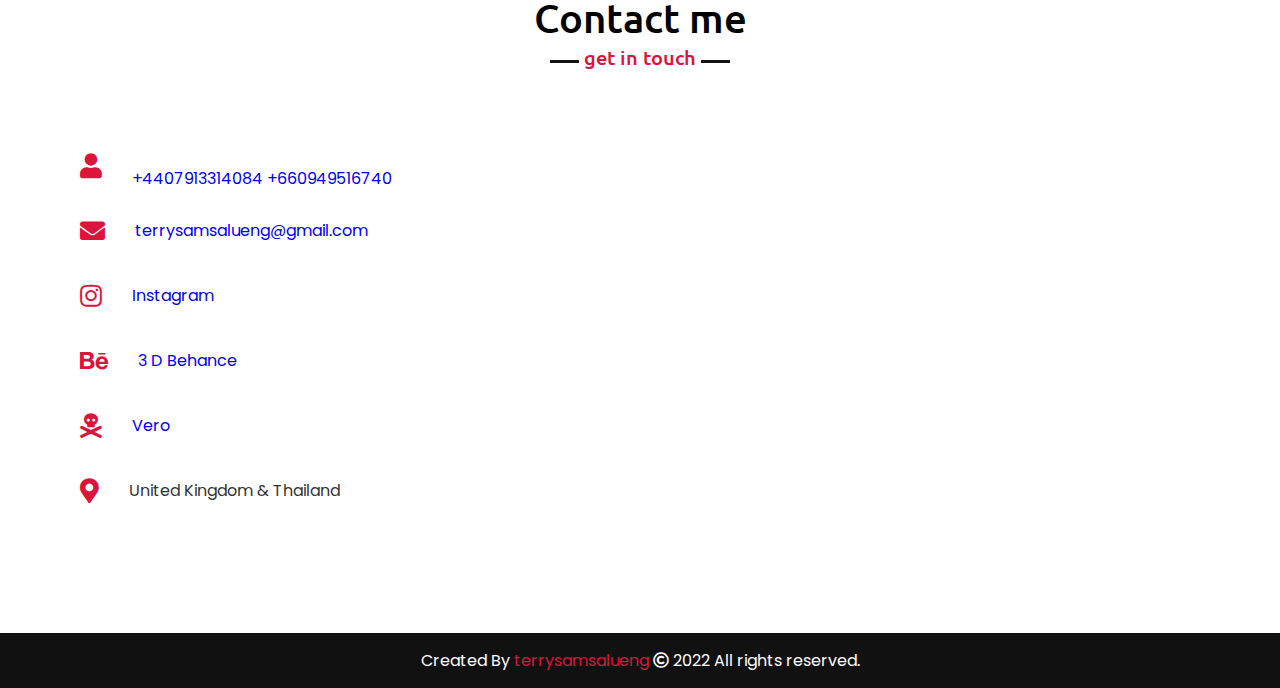
==== commit ce1e25d2: "added uk & Thai numbers now" ====
--- a/index.html
+++ b/index.html
@@ -64,7 +64,7 @@
                     <a href="https://www.behance.net/gallery/134206165/Portrait" target="_blank" rel="noopener noreferrer">PORTRAIT</a>
                     <a href="https://www.behance.net/gallery/164626959/Motion-Graphics" target="_blank" rel="noopener noreferrer">MOTION GRAPHICS</a>
                     <a href="https://samsaluenggallery.netlify.app" target="_blank" rel="noopener noreferrer">GALLERY</a>
-                    <a href="https://portrait.gq/"target="_blank" rel="noopener noreferrer">NEW IDEA</a>
+                    <a href="https://portraitgq.netlify.app"target="_blank" rel="noopener noreferrer">NEW IDEA</a>
                     <a href="https://www.behance.net/gallery/142554011/Testimonials"target="_blank"rel="noopener noreferrer">TESTIMONIALS</a>
                     
                     
@@ -215,7 +215,9 @@
                             <i class="fas fa-user"></i>
                             <div class="info">
                                 <div class="head"></div>
-                                <div class="sub-title">Sam Salueng <br>Phone 07913314084</div>
+                                <div class="sub-title"><br></div>
+                                <a href="tel:+4407913314084">+4407913314084</a>
+                                <a href="tel:+660949516740">+660949516740</a>
                             </div>
                         </div>
                         <div class="row">
@@ -271,7 +273,7 @@
 
     <!-- footer section start -->
     <footer>
-        <span>Created By <a href="https://www.behance.net/samsalueng/projects"target="_blank" rel="noopener noreferrer">terrysamsalueng</a>  <span class="far fa-copyright"></span> 2022 All rights reserved.</span>
+        <span>Created By <a href="https://motiongraphics.netlify.app"target="_blank" rel="noopener noreferrer">terrysamsalueng</a>  <span class="far fa-copyright"></span> 2022 All rights reserved.</span>
     </footer>
 
     <script src="script.js"></script>
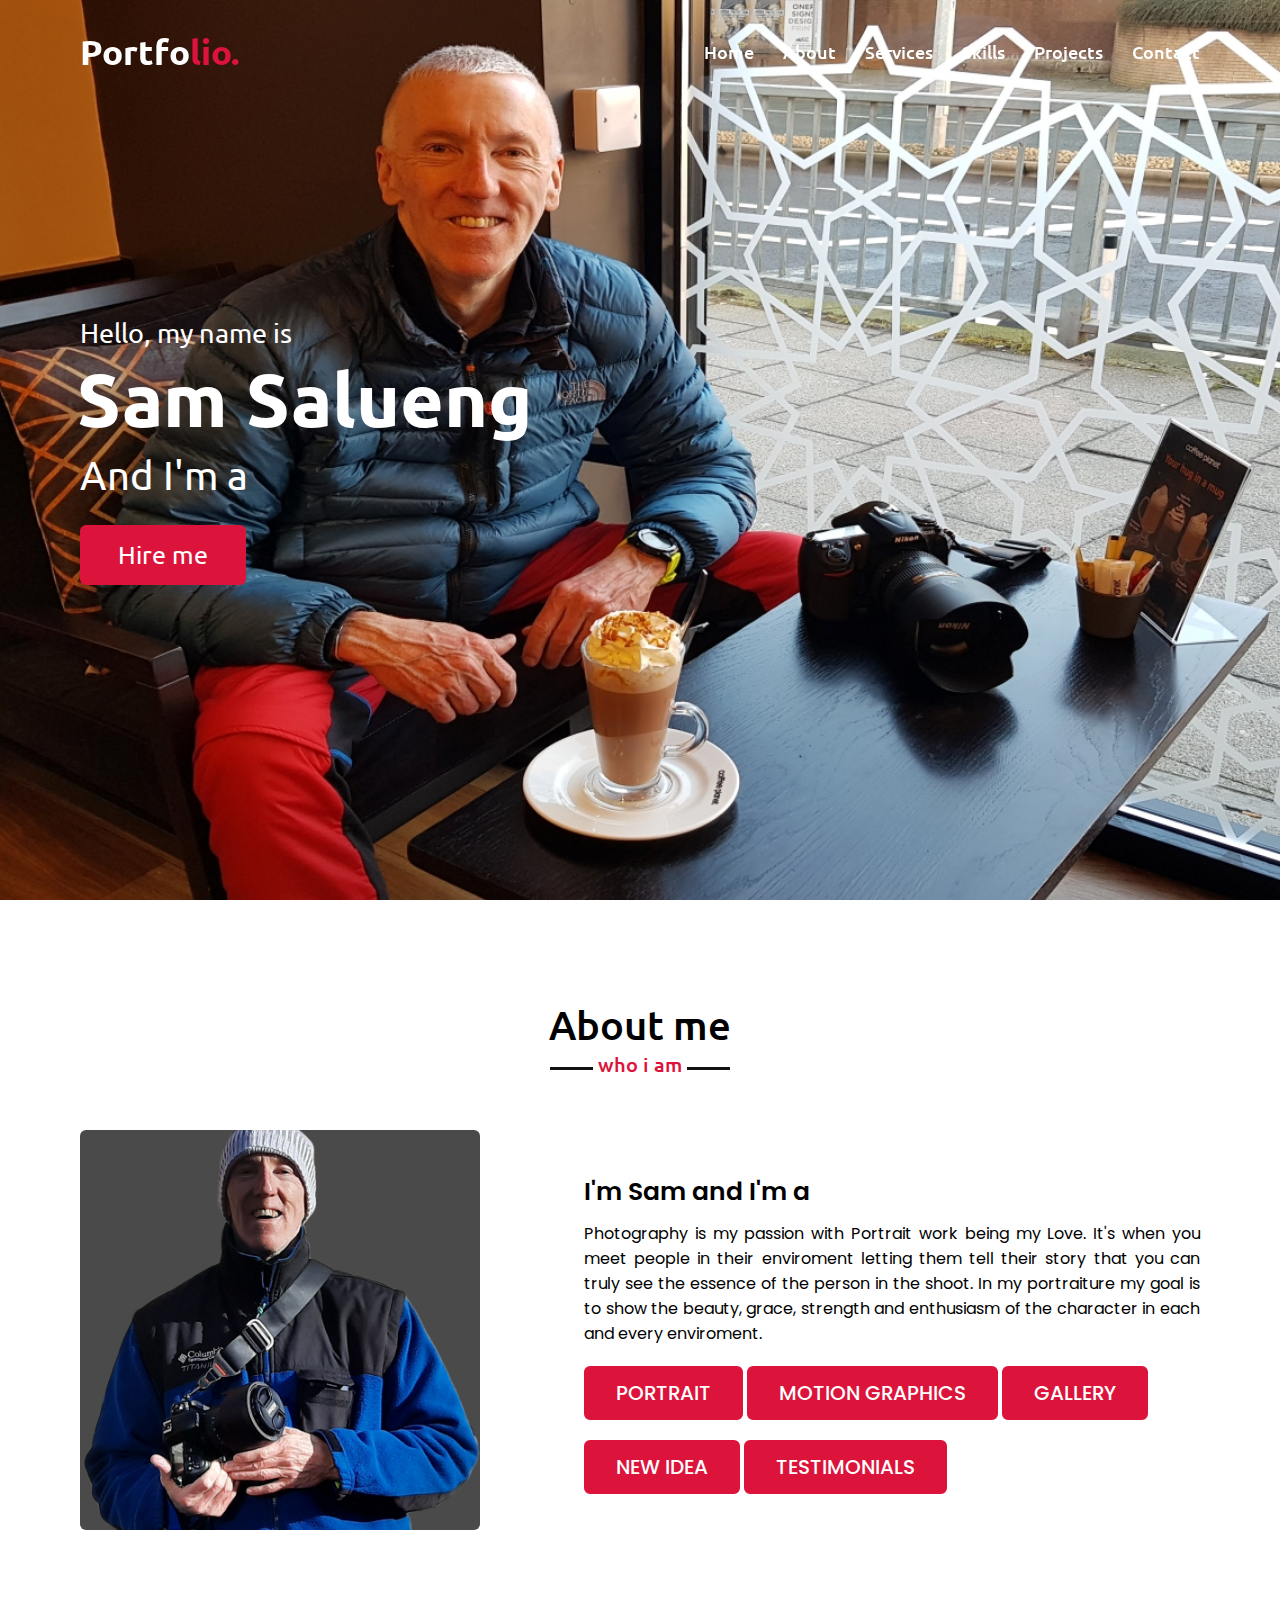
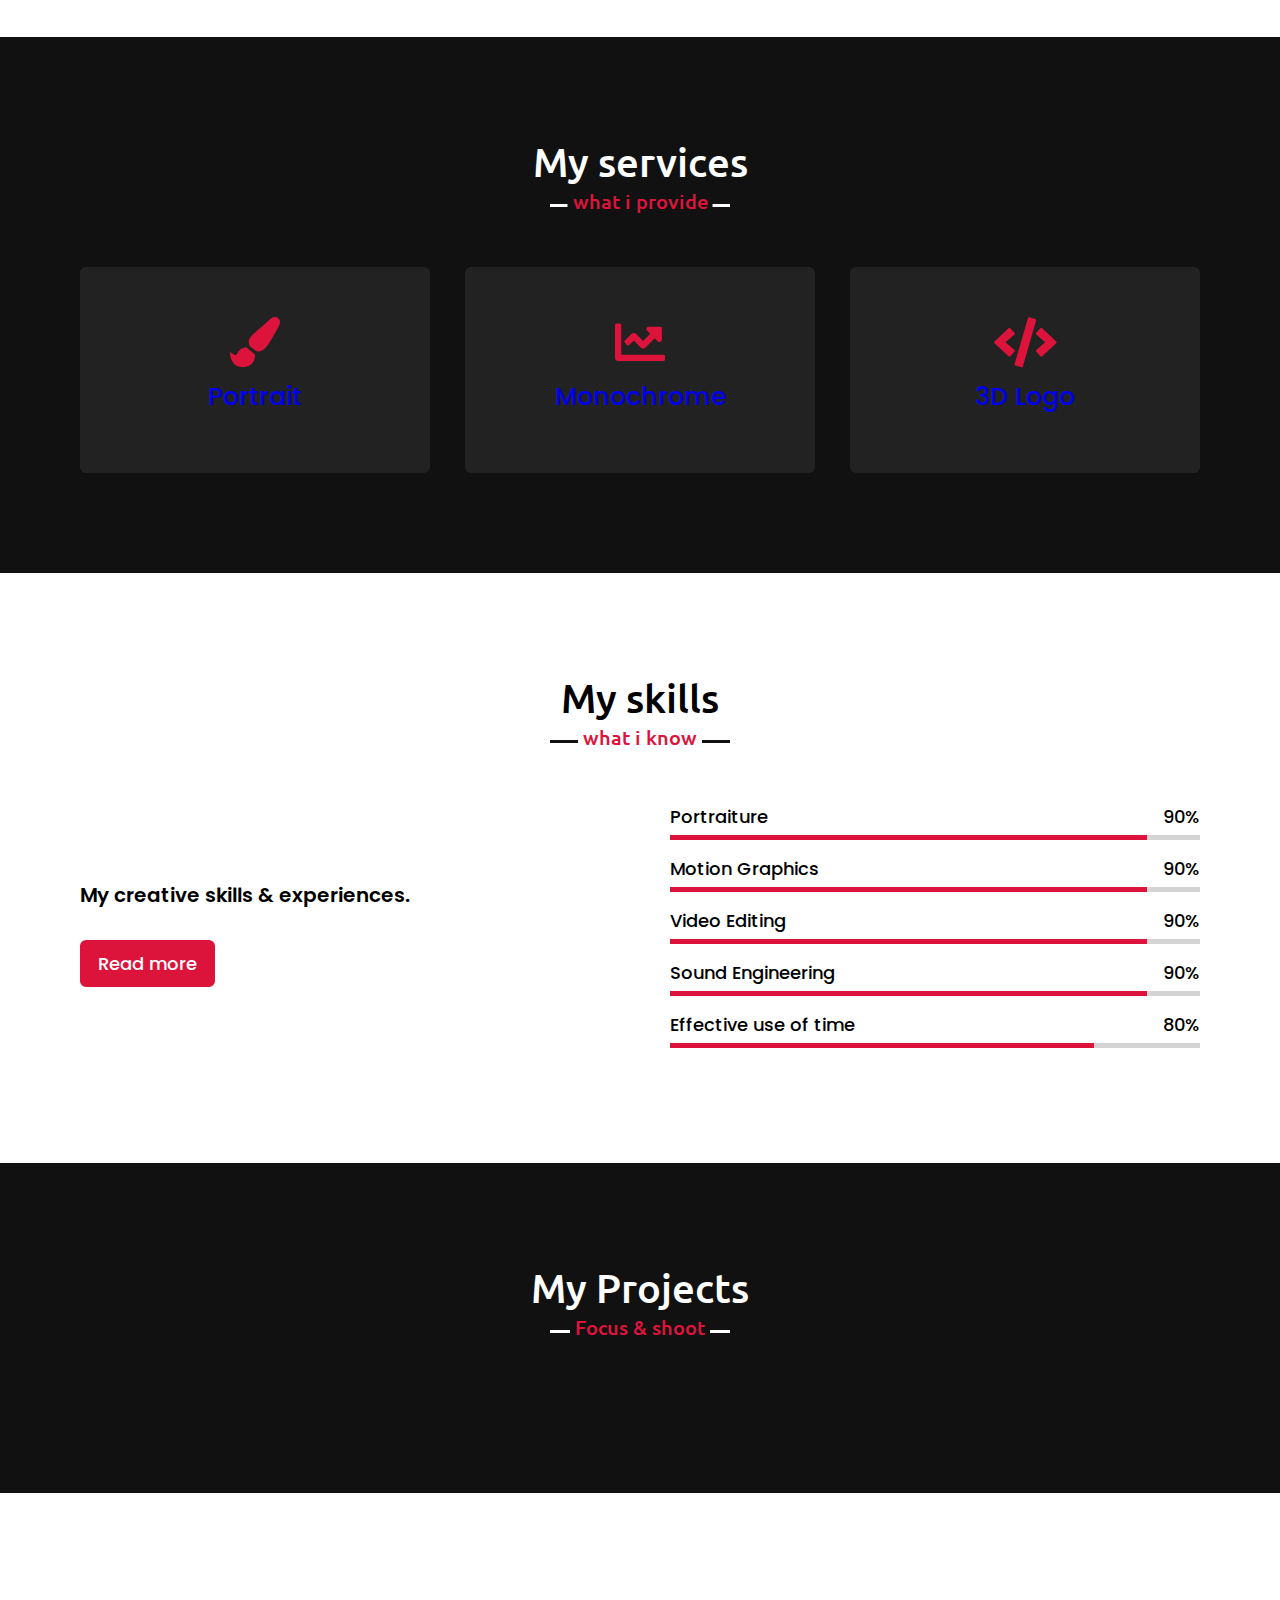
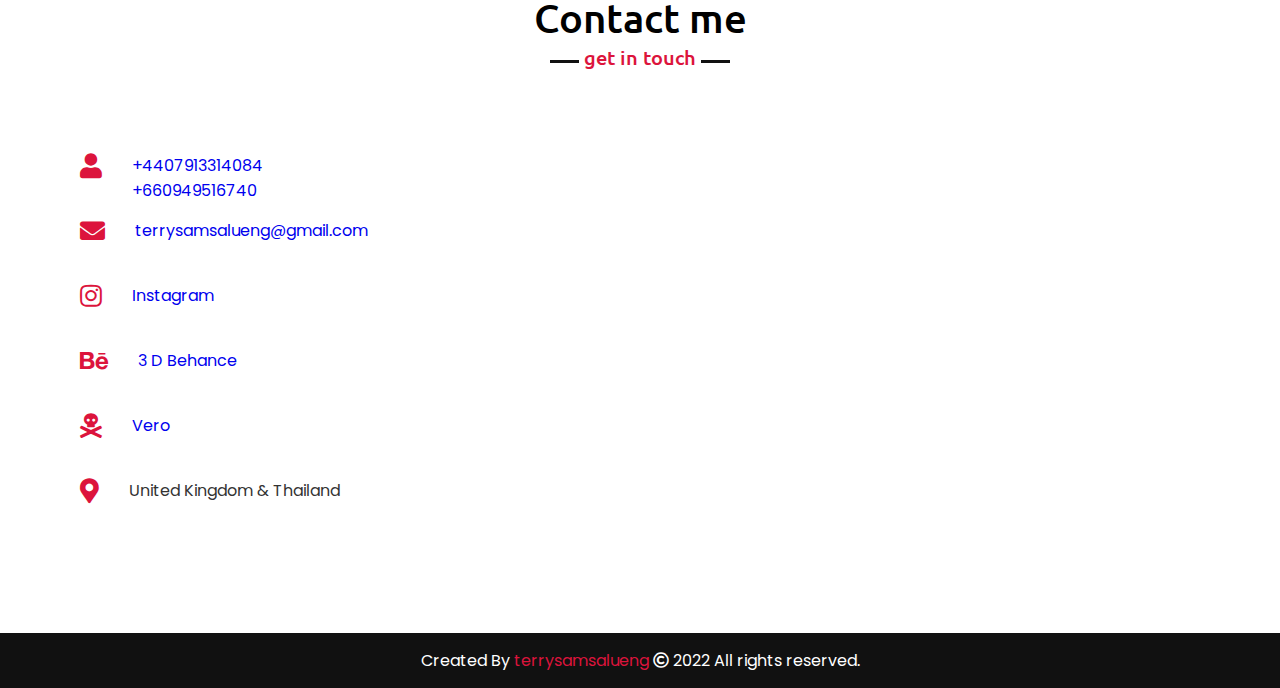
==== commit 9dcd4f03: "Used the <br> tag to sort the numbers" ====
--- a/index.html
+++ b/index.html
@@ -216,7 +216,7 @@
                             <div class="info">
                                 <div class="head"></div>
                                 <div class="sub-title"><br></div>
-                                <a href="tel:+4407913314084">+4407913314084</a>
+                                <a href="tel:+4407913314084">+4407913314084</a><br>
                                 <a href="tel:+660949516740">+660949516740</a>
                             </div>
                         </div>
